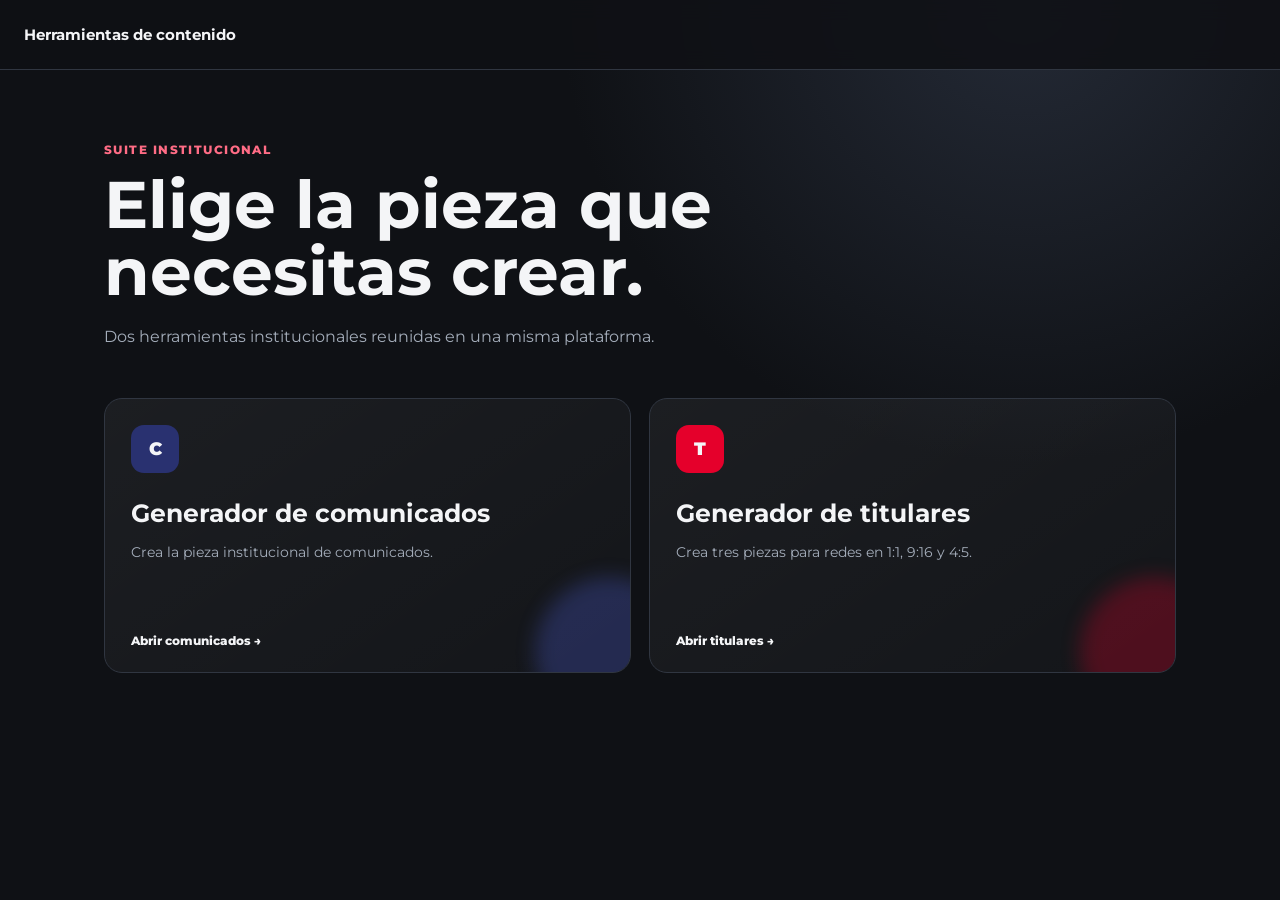
==== index.html @ 2c4f1f61 "Versión inicial V6" ====
<!doctype html>
<html lang="es">
<head>
<meta charset="utf-8">
<meta name="viewport" content="width=device-width,initial-scale=1">
<title>Herramientas de contenido</title>
<link rel="preconnect" href="https://fonts.googleapis.com">
<link rel="preconnect" href="https://fonts.gstatic.com" crossorigin>
<link href="https://fonts.googleapis.com/css2?family=Montserrat:wght@400;700;800&family=Raleway:wght@400;800;900&display=swap" rel="stylesheet">
<style>
:root{--bg:#0f1115;--panel:#171a20;--line:#303641;--text:#f4f5f7;--muted:#a4adba;--accent:#e5002b;--blue:#293170}
*{box-sizing:border-box}body{margin:0;min-height:100vh;background:radial-gradient(circle at 80% 0,#242a36 0,transparent 34%),var(--bg);color:var(--text);font-family:Montserrat,system-ui,sans-serif}
.top{height:70px;padding:0 24px;display:flex;align-items:center;justify-content:space-between;border-bottom:1px solid var(--line);background:rgba(15,17,21,.88);backdrop-filter:blur(10px)}
.brand{display:flex;align-items:center;gap:12px}.mark{width:38px;height:38px;border-radius:10px;background:var(--accent);display:grid;place-items:center;font-weight:800}.brand strong{font-size:15px}.brand span{display:block;color:var(--muted);font-size:11px;margin-top:2px}
.wrap{max-width:1120px;margin:0 auto;padding:72px 24px}.eyebrow{color:#ff6c85;font-size:12px;font-weight:800;letter-spacing:.12em;text-transform:uppercase}.hero h1{font-size:clamp(34px,6vw,66px);line-height:1.02;max-width:820px;margin:14px 0 18px}.hero p{max-width:720px;color:var(--muted);font-size:16px;line-height:1.65;margin:0}
.grid{display:grid;grid-template-columns:repeat(2,minmax(0,1fr));gap:18px;margin-top:48px}.card{position:relative;display:block;color:inherit;text-decoration:none;padding:26px;border:1px solid var(--line);border-radius:18px;background:linear-gradient(145deg,rgba(255,255,255,.055),rgba(255,255,255,.018));min-height:275px;transition:.2s ease;overflow:hidden}.card:hover{transform:translateY(-3px);border-color:#616b7a}.card:after{content:"";position:absolute;width:150px;height:150px;border-radius:50%;right:-55px;bottom:-55px;background:var(--glow);filter:blur(10px);opacity:.28}.icon{width:48px;height:48px;border-radius:13px;display:grid;place-items:center;background:var(--icon);font-weight:900;font-size:18px}.card h2{font-size:25px;margin:25px 0 12px}.card p{color:var(--muted);font-size:14px;line-height:1.55;max-width:440px}.go{position:absolute;left:26px;bottom:24px;font-size:12px;font-weight:800}.note{margin-top:25px;color:#777f8b;font-size:12px;line-height:1.5}.badge{font-size:11px;color:var(--muted);border:1px solid var(--line);padding:7px 10px;border-radius:999px}
@media(max-width:720px){.wrap{padding:38px 16px 48px}.top{height:58px;padding:0 16px}.grid{grid-template-columns:1fr;gap:14px;margin-top:32px}.card{min-height:220px;padding:22px;border-radius:15px}.card h2{font-size:22px;margin-top:20px}.hero h1{font-size:38px}.hero p{font-size:14px}.badge{display:none}.go{left:22px;bottom:20px}.icon{width:44px;height:44px}}
</style></head>
<body>
<header class="top"><div class="brand"><div><strong>Herramientas de contenido</strong></div></div></header>
<main class="wrap"><section class="hero"><div class="eyebrow">Suite institucional</div><h1>Elige la pieza que necesitas crear.</h1><p>Dos herramientas institucionales reunidas en una misma plataforma.</p></section>
<section class="grid">
<a class="card" href="comunicado.html" style="--glow:#5062df;--icon:#293170"><div class="icon">C</div><h2>Generador de comunicados</h2><p>Crea la pieza institucional de comunicados.</p><div class="go">Abrir comunicados →</div></a>
<a class="card" href="titulares.html" style="--glow:#e5002b;--icon:#e5002b"><div class="icon">T</div><h2>Generador de titulares</h2><p>Crea tres piezas para redes en 1:1, 9:16 y 4:5.</p><div class="go">Abrir titulares →</div></a>
</section></main>
</body></html>
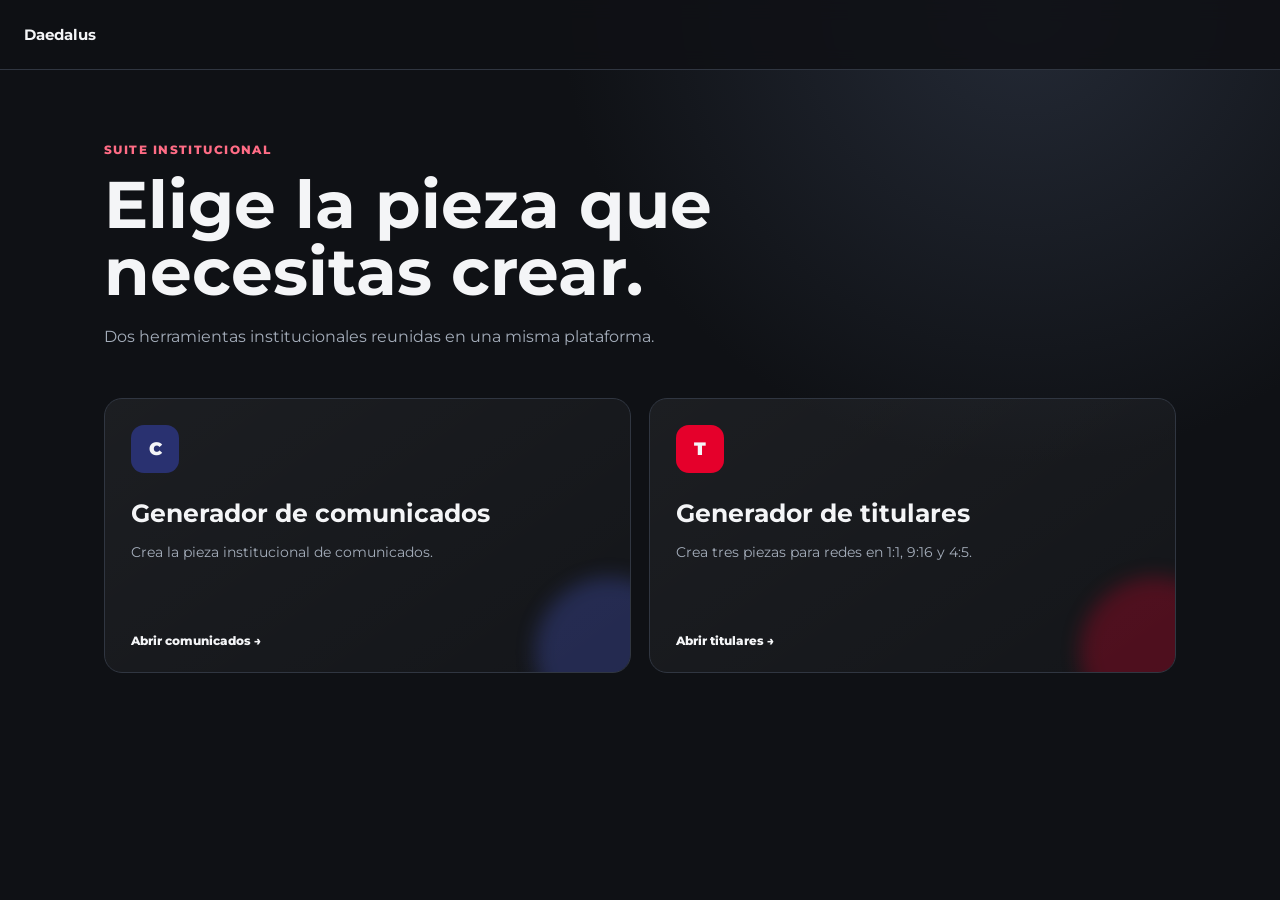
==== commit 3bb3ad7d: "Daedalus_V8" ====
--- a/index.html
+++ b/index.html
@@ -3,7 +3,7 @@
 <head>
 <meta charset="utf-8">
 <meta name="viewport" content="width=device-width,initial-scale=1">
-<title>Herramientas de contenido</title>
+<title>Daedalus</title>
 <link rel="preconnect" href="https://fonts.googleapis.com">
 <link rel="preconnect" href="https://fonts.gstatic.com" crossorigin>
 <link href="https://fonts.googleapis.com/css2?family=Montserrat:wght@400;700;800&family=Raleway:wght@400;800;900&display=swap" rel="stylesheet">
@@ -15,12 +15,43 @@
 .wrap{max-width:1120px;margin:0 auto;padding:72px 24px}.eyebrow{color:#ff6c85;font-size:12px;font-weight:800;letter-spacing:.12em;text-transform:uppercase}.hero h1{font-size:clamp(34px,6vw,66px);line-height:1.02;max-width:820px;margin:14px 0 18px}.hero p{max-width:720px;color:var(--muted);font-size:16px;line-height:1.65;margin:0}
 .grid{display:grid;grid-template-columns:repeat(2,minmax(0,1fr));gap:18px;margin-top:48px}.card{position:relative;display:block;color:inherit;text-decoration:none;padding:26px;border:1px solid var(--line);border-radius:18px;background:linear-gradient(145deg,rgba(255,255,255,.055),rgba(255,255,255,.018));min-height:275px;transition:.2s ease;overflow:hidden}.card:hover{transform:translateY(-3px);border-color:#616b7a}.card:after{content:"";position:absolute;width:150px;height:150px;border-radius:50%;right:-55px;bottom:-55px;background:var(--glow);filter:blur(10px);opacity:.28}.icon{width:48px;height:48px;border-radius:13px;display:grid;place-items:center;background:var(--icon);font-weight:900;font-size:18px}.card h2{font-size:25px;margin:25px 0 12px}.card p{color:var(--muted);font-size:14px;line-height:1.55;max-width:440px}.go{position:absolute;left:26px;bottom:24px;font-size:12px;font-weight:800}.note{margin-top:25px;color:#777f8b;font-size:12px;line-height:1.5}.badge{font-size:11px;color:var(--muted);border:1px solid var(--line);padding:7px 10px;border-radius:999px}
 @media(max-width:720px){.wrap{padding:38px 16px 48px}.top{height:58px;padding:0 16px}.grid{grid-template-columns:1fr;gap:14px;margin-top:32px}.card{min-height:220px;padding:22px;border-radius:15px}.card h2{font-size:22px;margin-top:20px}.hero h1{font-size:38px}.hero p{font-size:14px}.badge{display:none}.go{left:22px;bottom:20px}.icon{width:44px;height:44px}}
-</style></head>
+</style>
+<style>
+@media (max-width: 768px){
+  .btn,.button,a.button{
+    min-height:48px !important;
+    font-size:18px !important;
+    width:100% !important;
+    display:flex !important;
+    align-items:center !important;
+    justify-content:center !important;
+  }
+}
+</style>
+
+
+<link rel="manifest" href="./manifest.webmanifest">
+<meta name="theme-color" content="#111827">
+<meta name="apple-mobile-web-app-capable" content="yes">
+<meta name="apple-mobile-web-app-status-bar-style" content="black-translucent">
+<meta name="apple-mobile-web-app-title" content="Daedalus">
+<link rel="apple-touch-icon" href="./assets/icons/apple-touch-icon.png">
+
+</head>
 <body>
-<header class="top"><div class="brand"><div><strong>Herramientas de contenido</strong></div></div></header>
+<header class="top"><div class="brand"><div><strong>Daedalus</strong></div></div></header>
 <main class="wrap"><section class="hero"><div class="eyebrow">Suite institucional</div><h1>Elige la pieza que necesitas crear.</h1><p>Dos herramientas institucionales reunidas en una misma plataforma.</p></section>
 <section class="grid">
 <a class="card" href="comunicado.html" style="--glow:#5062df;--icon:#293170"><div class="icon">C</div><h2>Generador de comunicados</h2><p>Crea la pieza institucional de comunicados.</p><div class="go">Abrir comunicados →</div></a>
 <a class="card" href="titulares.html" style="--glow:#e5002b;--icon:#e5002b"><div class="icon">T</div><h2>Generador de titulares</h2><p>Crea tres piezas para redes en 1:1, 9:16 y 4:5.</p><div class="go">Abrir titulares →</div></a>
 </section></main>
+
+<script>
+if ('serviceWorker' in navigator) {
+  window.addEventListener('load', () => {
+    navigator.serviceWorker.register('./service-worker.js').catch(console.error);
+  });
+}
+</script>
+
 </body></html>
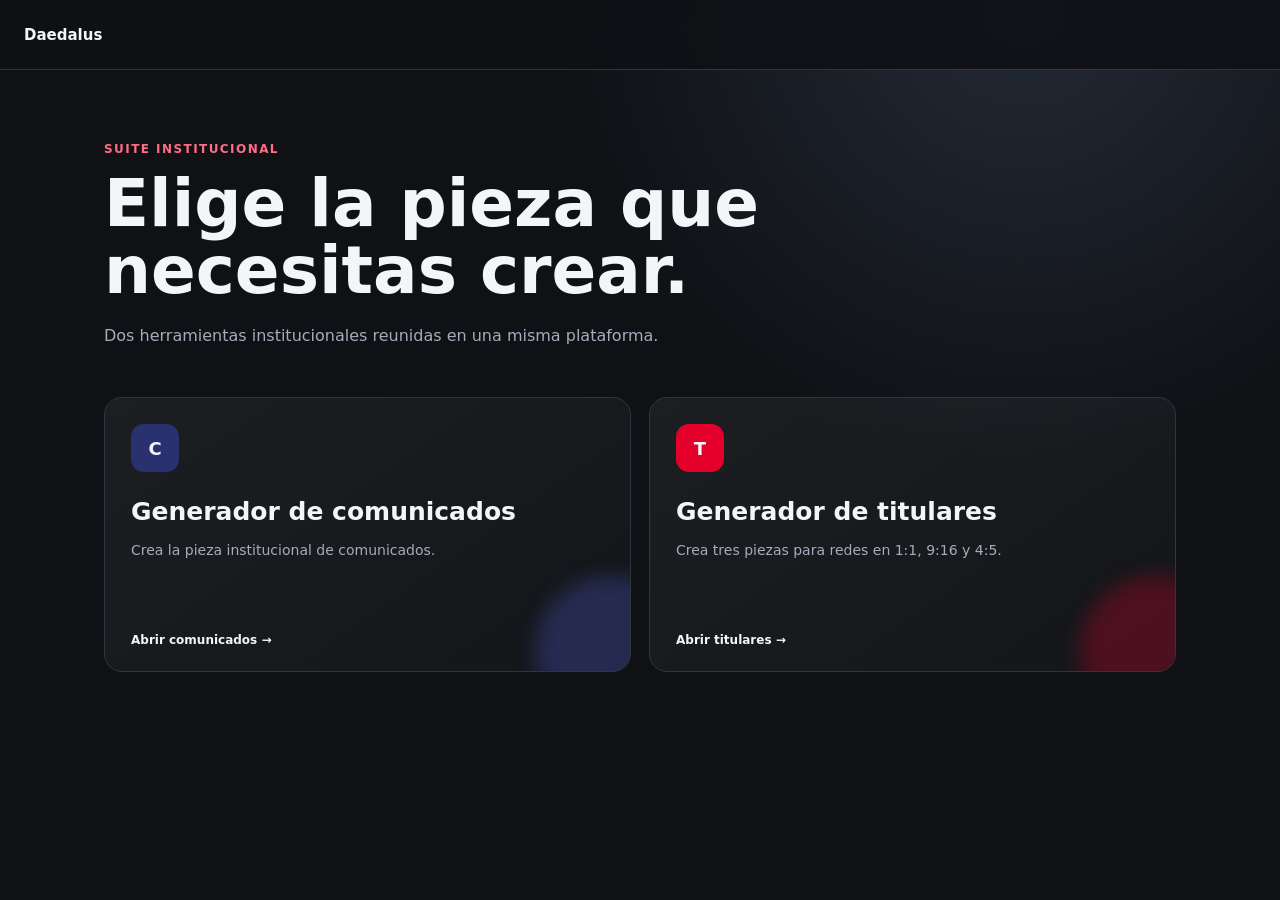
==== commit 58aaf067: "Descargar Daedalus V9 Offline" ====
--- a/index.html
+++ b/index.html
@@ -4,9 +4,6 @@
 <meta charset="utf-8">
 <meta name="viewport" content="width=device-width,initial-scale=1">
 <title>Daedalus</title>
-<link rel="preconnect" href="https://fonts.googleapis.com">
-<link rel="preconnect" href="https://fonts.gstatic.com" crossorigin>
-<link href="https://fonts.googleapis.com/css2?family=Montserrat:wght@400;700;800&family=Raleway:wght@400;800;900&display=swap" rel="stylesheet">
 <style>
 :root{--bg:#0f1115;--panel:#171a20;--line:#303641;--text:#f4f5f7;--muted:#a4adba;--accent:#e5002b;--blue:#293170}
 *{box-sizing:border-box}body{margin:0;min-height:100vh;background:radial-gradient(circle at 80% 0,#242a36 0,transparent 34%),var(--bg);color:var(--text);font-family:Montserrat,system-ui,sans-serif}
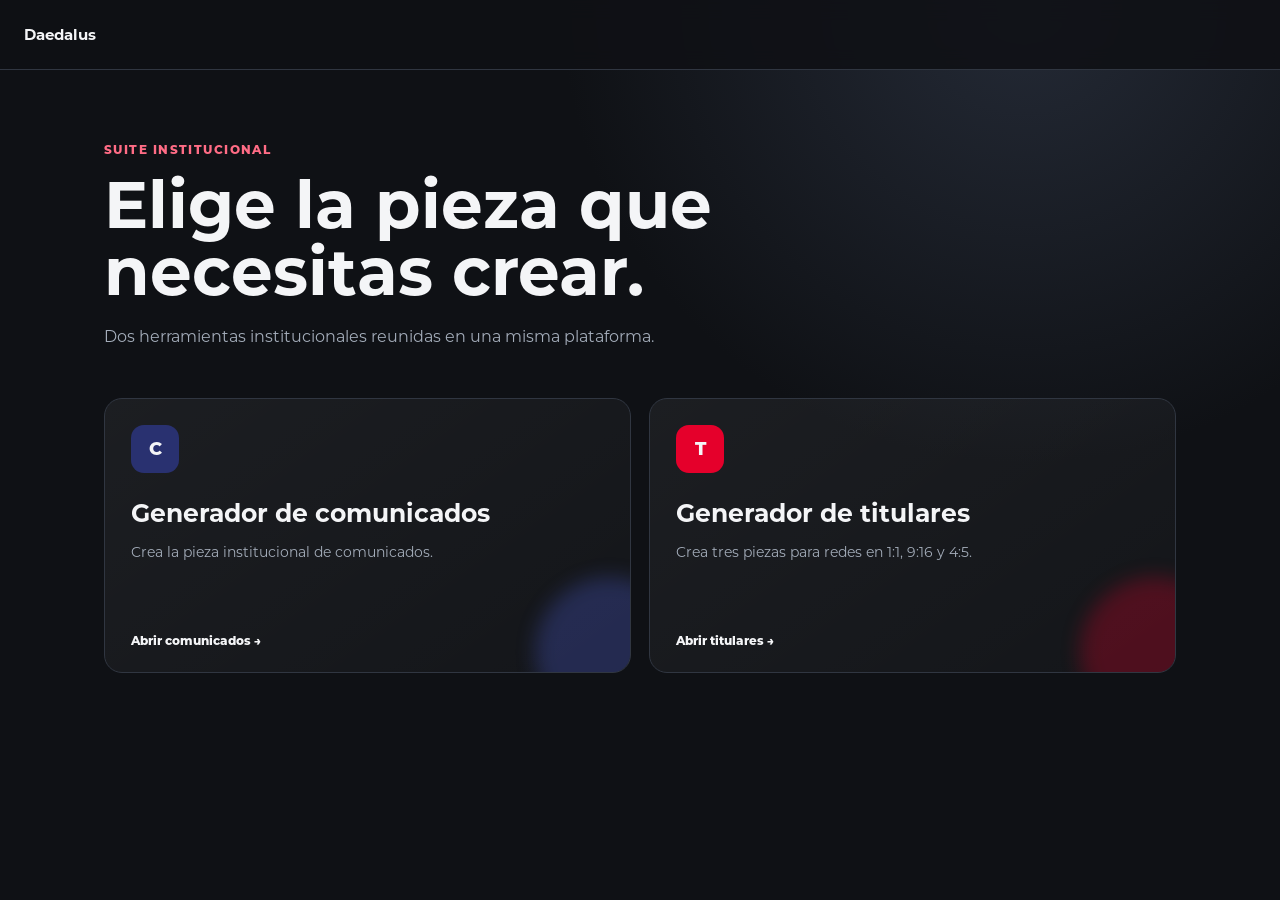
==== commit b600163f: "Daedalus_V9_2_FUENTES_CORREGIDAS" ====
--- a/index.html
+++ b/index.html
@@ -34,6 +34,7 @@
 <meta name="apple-mobile-web-app-title" content="Daedalus">
 <link rel="apple-touch-icon" href="./assets/icons/apple-touch-icon.png">
 
+<link rel="stylesheet" href="./css/fonts.css">
 </head>
 <body>
 <header class="top"><div class="brand"><div><strong>Daedalus</strong></div></div></header>
--- a/css/fonts.css
+++ b/css/fonts.css
@@ -0,0 +1,6 @@
+@font-face{font-family:'Montserrat';src:url('../assets/fonts/Montserrat-Regular.otf') format('opentype');font-weight:400;font-style:normal;font-display:swap}
+@font-face{font-family:'Montserrat';src:url('../assets/fonts/Montserrat-Bold.otf') format('opentype');font-weight:700;font-style:normal;font-display:swap}
+@font-face{font-family:'Montserrat';src:url('../assets/fonts/Montserrat-ExtraBold.otf') format('opentype');font-weight:800;font-style:normal;font-display:swap}
+@font-face{font-family:'Raleway';src:url('../assets/fonts/Raleway-Regular.otf') format('opentype');font-weight:400;font-style:normal;font-display:swap}
+@font-face{font-family:'Raleway';src:url('../assets/fonts/Raleway-ExtraBold.otf') format('opentype');font-weight:800;font-style:normal;font-display:swap}
+@font-face{font-family:'Raleway';src:url('../assets/fonts/Raleway-Black.otf') format('opentype');font-weight:900;font-style:normal;font-display:swap}
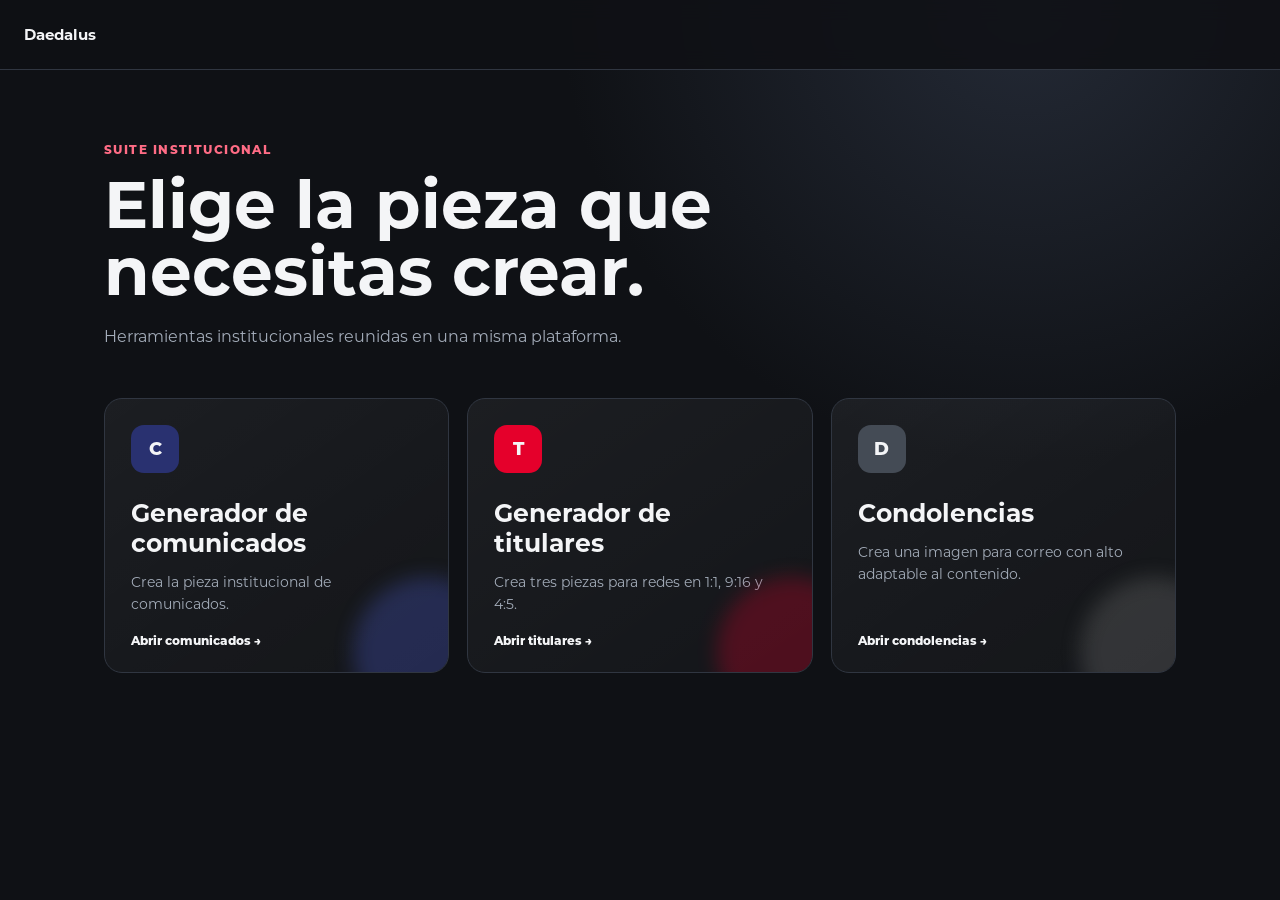
==== commit 29a510a2: "Descargar parche Daedalus V11.1" ====
--- a/index.html
+++ b/index.html
@@ -10,8 +10,8 @@
 .top{height:70px;padding:0 24px;display:flex;align-items:center;justify-content:space-between;border-bottom:1px solid var(--line);background:rgba(15,17,21,.88);backdrop-filter:blur(10px)}
 .brand{display:flex;align-items:center;gap:12px}.mark{width:38px;height:38px;border-radius:10px;background:var(--accent);display:grid;place-items:center;font-weight:800}.brand strong{font-size:15px}.brand span{display:block;color:var(--muted);font-size:11px;margin-top:2px}
 .wrap{max-width:1120px;margin:0 auto;padding:72px 24px}.eyebrow{color:#ff6c85;font-size:12px;font-weight:800;letter-spacing:.12em;text-transform:uppercase}.hero h1{font-size:clamp(34px,6vw,66px);line-height:1.02;max-width:820px;margin:14px 0 18px}.hero p{max-width:720px;color:var(--muted);font-size:16px;line-height:1.65;margin:0}
-.grid{display:grid;grid-template-columns:repeat(2,minmax(0,1fr));gap:18px;margin-top:48px}.card{position:relative;display:block;color:inherit;text-decoration:none;padding:26px;border:1px solid var(--line);border-radius:18px;background:linear-gradient(145deg,rgba(255,255,255,.055),rgba(255,255,255,.018));min-height:275px;transition:.2s ease;overflow:hidden}.card:hover{transform:translateY(-3px);border-color:#616b7a}.card:after{content:"";position:absolute;width:150px;height:150px;border-radius:50%;right:-55px;bottom:-55px;background:var(--glow);filter:blur(10px);opacity:.28}.icon{width:48px;height:48px;border-radius:13px;display:grid;place-items:center;background:var(--icon);font-weight:900;font-size:18px}.card h2{font-size:25px;margin:25px 0 12px}.card p{color:var(--muted);font-size:14px;line-height:1.55;max-width:440px}.go{position:absolute;left:26px;bottom:24px;font-size:12px;font-weight:800}.note{margin-top:25px;color:#777f8b;font-size:12px;line-height:1.5}.badge{font-size:11px;color:var(--muted);border:1px solid var(--line);padding:7px 10px;border-radius:999px}
-@media(max-width:720px){.wrap{padding:38px 16px 48px}.top{height:58px;padding:0 16px}.grid{grid-template-columns:1fr;gap:14px;margin-top:32px}.card{min-height:220px;padding:22px;border-radius:15px}.card h2{font-size:22px;margin-top:20px}.hero h1{font-size:38px}.hero p{font-size:14px}.badge{display:none}.go{left:22px;bottom:20px}.icon{width:44px;height:44px}}
+.grid{display:grid;grid-template-columns:repeat(3,minmax(0,1fr));gap:18px;margin-top:48px}.card{position:relative;display:block;color:inherit;text-decoration:none;padding:26px;border:1px solid var(--line);border-radius:18px;background:linear-gradient(145deg,rgba(255,255,255,.055),rgba(255,255,255,.018));min-height:275px;transition:.2s ease;overflow:hidden}.card:hover{transform:translateY(-3px);border-color:#616b7a}.card:after{content:"";position:absolute;width:150px;height:150px;border-radius:50%;right:-55px;bottom:-55px;background:var(--glow);filter:blur(10px);opacity:.28}.icon{width:48px;height:48px;border-radius:13px;display:grid;place-items:center;background:var(--icon);font-weight:900;font-size:18px}.card h2{font-size:25px;margin:25px 0 12px}.card p{color:var(--muted);font-size:14px;line-height:1.55;max-width:440px}.go{position:absolute;left:26px;bottom:24px;font-size:12px;font-weight:800}.note{margin-top:25px;color:#777f8b;font-size:12px;line-height:1.5}.badge{font-size:11px;color:var(--muted);border:1px solid var(--line);padding:7px 10px;border-radius:999px}
+@media(max-width:980px){.grid{grid-template-columns:1fr 1fr}}@media(max-width:720px){.wrap{padding:38px 16px 48px}.top{height:58px;padding:0 16px}.grid{grid-template-columns:1fr;gap:14px;margin-top:32px}.card{min-height:220px;padding:22px;border-radius:15px}.card h2{font-size:22px;margin-top:20px}.hero h1{font-size:38px}.hero p{font-size:14px}.badge{display:none}.go{left:22px;bottom:20px}.icon{width:44px;height:44px}}
 </style>
 <style>
 @media (max-width: 768px){
@@ -38,10 +38,11 @@
 </head>
 <body>
 <header class="top"><div class="brand"><div><strong>Daedalus</strong></div></div></header>
-<main class="wrap"><section class="hero"><div class="eyebrow">Suite institucional</div><h1>Elige la pieza que necesitas crear.</h1><p>Dos herramientas institucionales reunidas en una misma plataforma.</p></section>
+<main class="wrap"><section class="hero"><div class="eyebrow">Suite institucional</div><h1>Elige la pieza que necesitas crear.</h1><p>Herramientas institucionales reunidas en una misma plataforma.</p></section>
 <section class="grid">
 <a class="card" href="comunicado.html" style="--glow:#5062df;--icon:#293170"><div class="icon">C</div><h2>Generador de comunicados</h2><p>Crea la pieza institucional de comunicados.</p><div class="go">Abrir comunicados →</div></a>
 <a class="card" href="titulares.html" style="--glow:#e5002b;--icon:#e5002b"><div class="icon">T</div><h2>Generador de titulares</h2><p>Crea tres piezas para redes en 1:1, 9:16 y 4:5.</p><div class="go">Abrir titulares →</div></a>
+<a class="card" href="condolencias.html" style="--glow:#818181;--icon:#444b55"><div class="icon">D</div><h2>Condolencias</h2><p>Crea una imagen para correo con alto adaptable al contenido.</p><div class="go">Abrir condolencias →</div></a>
 </section></main>
 
 <script>
